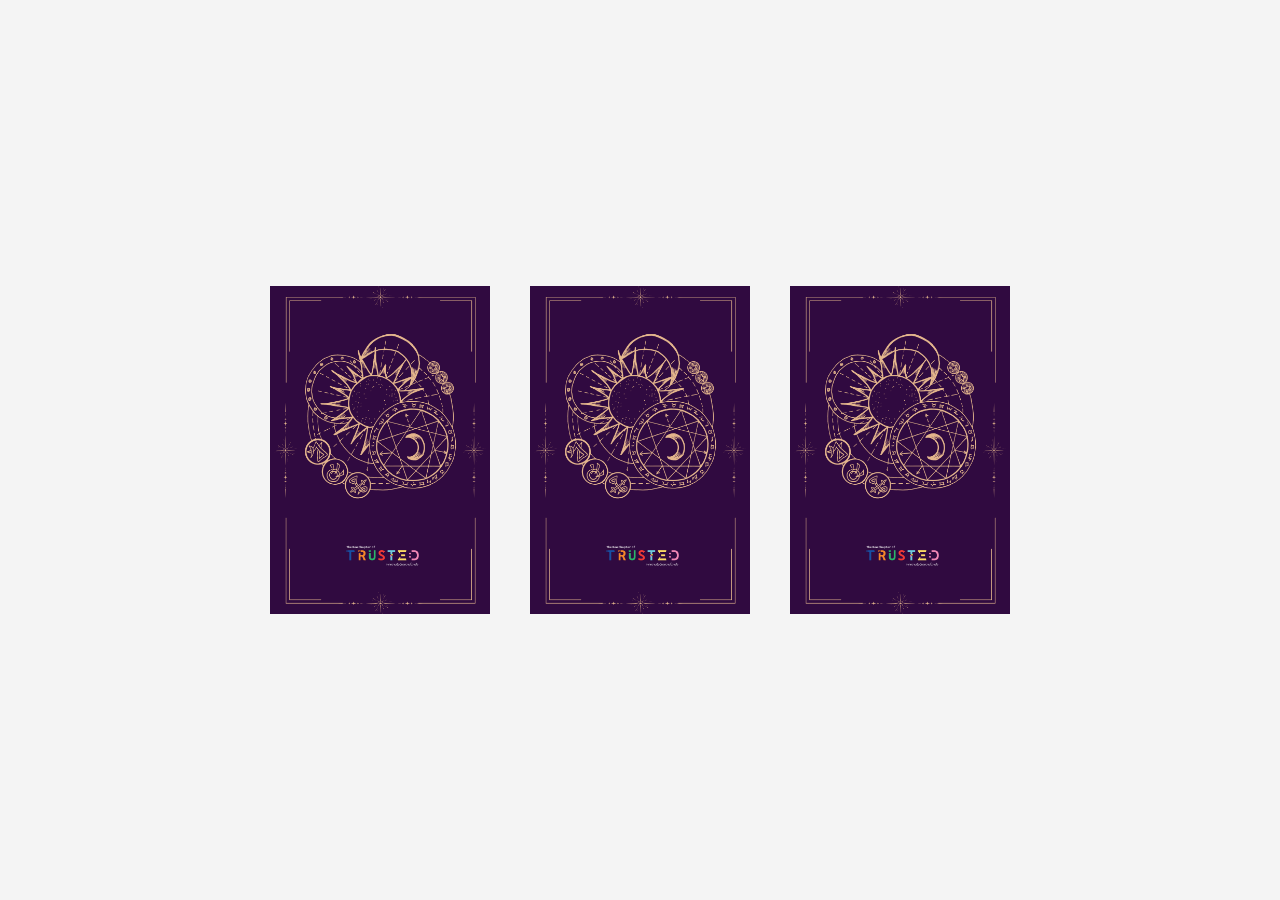
==== index.html @ 6c94b040 "FIX : Movefile" ====
<!DOCTYPE html>
<html lang="th">

<head>
    <meta charset="UTF-8">
    <meta name="viewport" content="width=device-width, initial-scale=1.0">

    <title>Fortune Card</title>

    <link rel="stylesheet" href="css/style.css">

</head>


<body>


    <!-- การ์ดด้านหลัง 3 ใบ -->
    <div class="cards">

        <img class="choose-card" src="image/back.png">

        <img class="choose-card" src="image/back.png">

        <img class="choose-card" src="image/back.png">

    </div>



    <!-- ผลลัพธ์ -->
    <div id="result">

        <img id="characterCard">

        <img id="textCard">

    </div>



<script src="js/script.js"></script>

</body>

</html>
---- css/style.css ----
*{
    margin:0;
    padding:0;
    box-sizing:border-box;
}


body{

    width:100%;
    height:100vh;

    display:flex;

    justify-content:center;
    align-items:center;

    background:#f4f4f4;

}



/* หน้าเลือก */

.cards{

    display:flex;

    gap:40px;

}


.choose-card{

    width:220px;

    cursor:pointer;

    transition:.3s;

}


.choose-card:hover{

    transform:scale(1.08);

}



/* หน้าผลลัพธ์ */

#result{

    display:none;

    justify-content:center;

    align-items:center;

    gap:50px;

}



#characterCard,
#textCard{

    width:320px;

    max-height:600px;

    object-fit:contain;

}
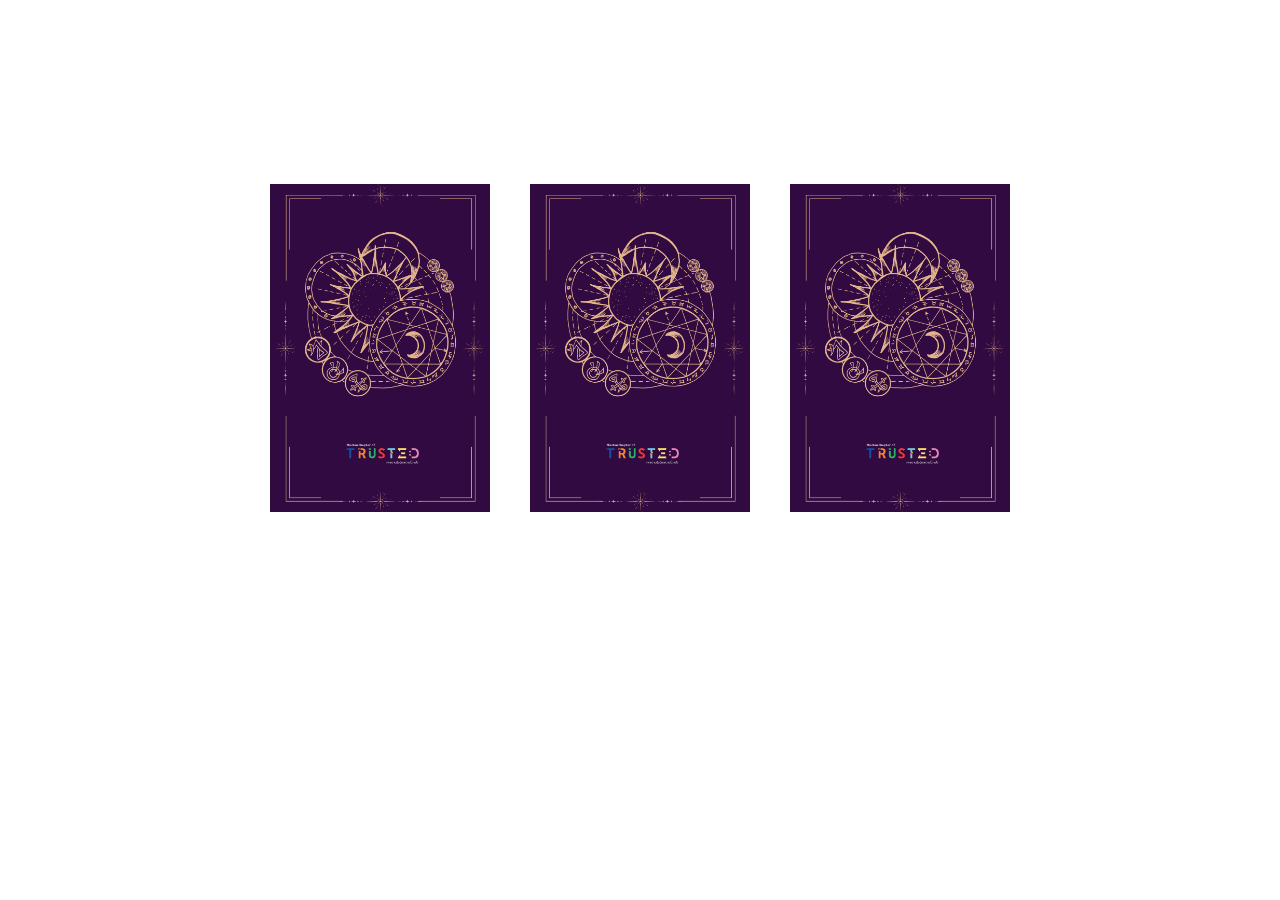
==== commit 95f5cd71: "Fix : Chang Card" ====
--- a/index.html
+++ b/index.html
@@ -17,12 +17,17 @@
 
     <!-- การ์ดด้านหลัง 3 ใบ -->
     <div class="cards">
+        <div class="card-wrapper">
+            <img class="choose-card" src="image/back.png">
+        </div>
 
-        <img class="choose-card" src="image/back.png">
+        <div class="card-wrapper">
+            <img class="choose-card" src="image/back.png">
+        </div>
 
-        <img class="choose-card" src="image/back.png">
-
-        <img class="choose-card" src="image/back.png">
+        <div class="card-wrapper">
+            <img class="choose-card" src="image/back.png">
+        </div>
 
     </div>
 
--- a/css/style.css
+++ b/css/style.css
@@ -8,20 +8,28 @@
 body{
 
     width:100%;
-    height:100vh;
+    height:100%;
+
+    min-height:700px;
 
     display:flex;
-
     justify-content:center;
     align-items:center;
 
-    background:#f4f4f4;
-
-}
-
-
-
-/* หน้าเลือก */
+    overflow:hidden;
+
+}
+
+.card-wrapper{
+
+    position:relative;
+
+}
+
+
+/* =====================
+   หน้าเลือกการ์ด
+===================== */
 
 .cards{
 
@@ -29,6 +37,39 @@
 
     gap:40px;
 
+    animation: cardEnter 1s cubic-bezier(.17,.67,.35,1.3);
+
+}
+
+@keyframes cardEnter{
+
+
+    0%{
+
+        opacity:0;
+
+        transform:translateY(150px) scale(.8);
+
+    }
+
+
+    60%{
+
+        opacity:1;
+
+        transform:translateY(-20px) scale(1.05);
+
+    }
+
+
+    100%{
+
+        opacity:1;
+
+        transform:translateY(0) scale(1);
+
+    }
+
 }
 
 
@@ -40,40 +81,303 @@
 
     transition:.3s;
 
-}
-
+    animation:floating 4s ease-in-out infinite;
+
+}
+
+
+.choose-card:nth-child(1){
+
+    animation-delay:0s;
+
+}
+
+.choose-card:nth-child(2){
+
+    animation-delay:.5s;
+
+}
+
+.choose-card:nth-child(3){
+
+    animation-delay:1s;
+
+}
+
+/* Hover */
 
 .choose-card:hover{
 
     transform:scale(1.08);
 
-}
-
-
-
-/* หน้าผลลัพธ์ */
-
-#result{
-
-    display:none;
-
-    justify-content:center;
-
-    align-items:center;
-
-    gap:50px;
-
-}
-
-
+    filter:brightness(1.1);
+
+    box-shadow:
+        0 0 20px rgba(255,255,255,0.8),
+        0 0 40px rgba(255,215,0,0.6);
+
+}
+
+
+
+/* =====================
+   Animation ตอนกด
+===================== */
+
+
+.choose-card.clicked{
+
+    animation:pressCard .35s ease;
+
+    pointer-events:none;
+
+}
+
+
+
+@keyframes pressCard{
+
+
+    0%{
+
+        transform:scale(1);
+
+    }
+
+
+    50%{
+
+        transform:scale(.85);
+
+    }
+
+
+    100%{
+
+        transform:scale(1);
+
+    }
+
+}
+
+
+/* การ์ดผลลัพธ์ลอยขึ้นลง */
 
 #characterCard,
 #textCard{
 
+    animation: floating 3s ease-in-out infinite;
+
+}
+
+
+/* ให้ลอยไม่พร้อมกัน */
+
+#characterCard{
+
+    animation-delay:0s;
+
+}
+
+
+#textCard{
+
+    animation-delay:1s;
+
+}
+
+
+
+@keyframes floating{
+
+
+    0%,100%{
+
+        transform:translateY(0px);
+
+    }
+
+
+    50%{
+
+        transform:translateY(-15px);
+
+    }
+
+}
+
+
+
+
+/* =====================
+   ดาว
+===================== */
+
+
+.star{
+
+    position:absolute;
+
+    font-size:30px;
+
+    pointer-events:none;
+
+    z-index:10;
+
+    animation:starFly 1s ease forwards;
+
+}
+
+
+
+@keyframes starFly{
+
+
+    0%{
+
+        opacity:1;
+
+        transform:
+        translate(0,0)
+        scale(0);
+
+    }
+
+
+    100%{
+
+        opacity:0;
+
+        transform:
+        translate(var(--x),var(--y))
+        scale(1.5);
+
+    }
+
+}
+
+
+
+
+/* =====================
+   Result Animation
+===================== */
+
+
+.show-result{
+
+
+    animation:
+    revealCard .8s cubic-bezier(.17,.67,.35,1.4);
+
+}
+
+
+
+@keyframes revealCard{
+
+
+    0%{
+
+        opacity:0;
+
+        transform:scale(1.5);
+
+    }
+
+
+    70%{
+
+        transform:scale(.9);
+
+    }
+
+
+    100%{
+
+        opacity:1;
+
+        transform:scale(1);
+
+    }
+
+}
+
+
+
+
+/* =====================
+   ผลลัพธ์
+===================== */
+
+
+#result{
+
+
+    display:none;
+
+    justify-content:center;
+
+    align-items:center;
+
+    gap:50px;
+
+}
+
+
+
+#characterCard,
+#textCard{
+
+
     width:320px;
 
     max-height:600px;
 
     object-fit:contain;
 
+}
+
+
+.sparkle{
+
+    position:absolute;
+
+    font-size:22px;
+
+    pointer-events:none;
+
+    opacity:0;
+
+    animation:sparkleMove 2s linear forwards;
+
+}
+
+@keyframes sparkleMove{
+
+    0%{
+
+        opacity:0;
+
+        transform:
+        translate(0,0)
+        scale(.5);
+
+    }
+
+    20%{
+
+        opacity:1;
+
+    }
+
+    100%{
+
+        opacity:0;
+
+        transform:
+        translate(var(--moveX),var(--moveY))
+        scale(1.3);
+
+    }
 }
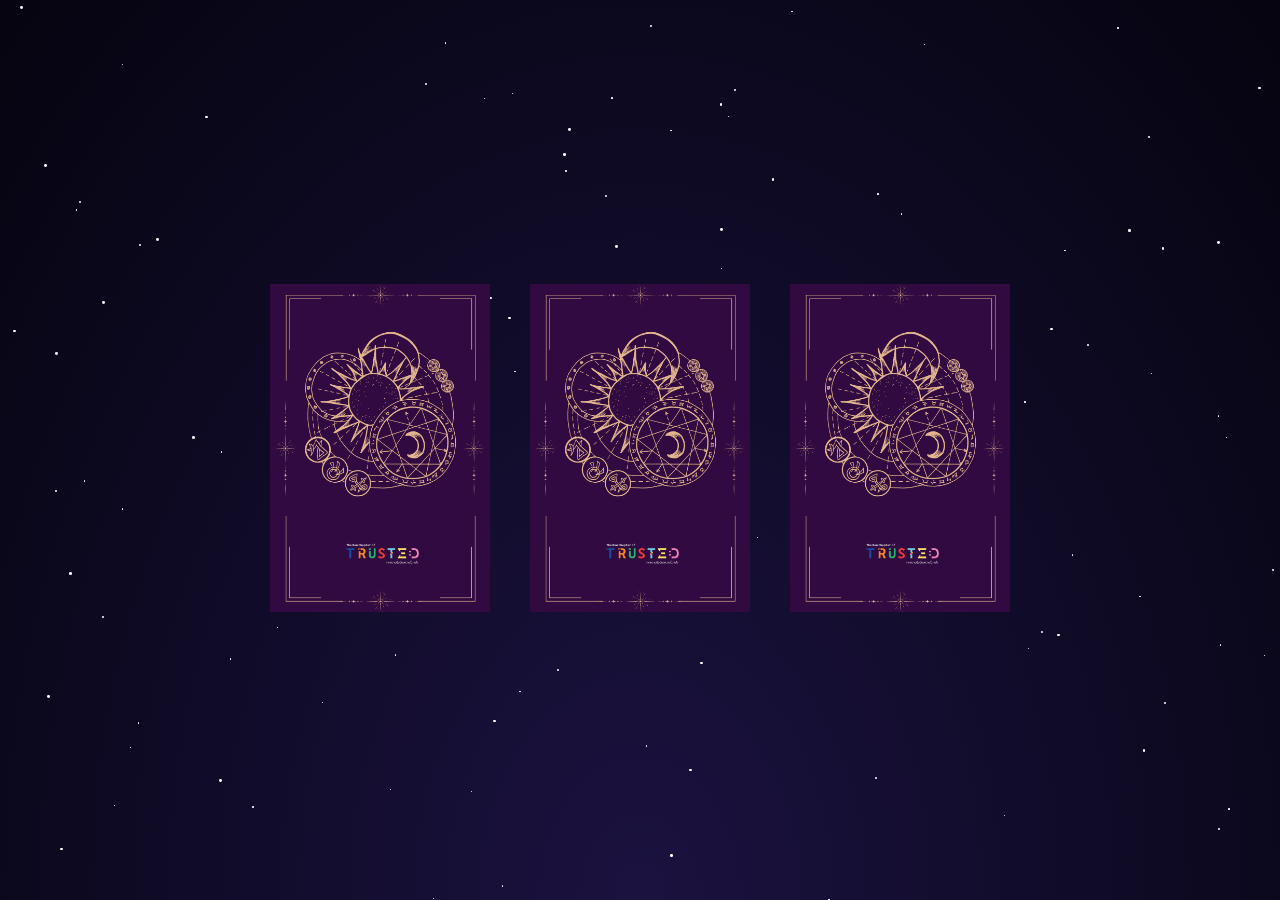
==== commit 55166a01: "UPDATE : Background" ====
--- a/index.html
+++ b/index.html
@@ -14,6 +14,9 @@
 
 <body>
 
+    <!-- พื้นหลังดวงดาว + ดาวตก -->
+    <div id="starfield"></div>
+    <div id="meteor-layer"></div>
 
     <!-- การ์ดด้านหลัง 3 ใบ -->
     <div class="cards">
--- a/css/style.css
+++ b/css/style.css
@@ -5,10 +5,14 @@
 }
 
 
-body{
+html, body{
 
     width:100%;
     height:100%;
+
+}
+
+body{
 
     min-height:700px;
 
@@ -18,6 +22,168 @@
 
     overflow:hidden;
 
+    position:relative;
+
+    background: radial-gradient(ellipse at bottom, #1b1240 0%, #05040f 100%);
+
+}
+
+
+/* =====================
+   พื้นหลังดวงดาว
+===================== */
+
+#starfield{
+
+    position:fixed;
+    top:0;
+    left:0;
+    width:100%;
+    height:100%;
+
+    z-index:0;
+
+    pointer-events:none;
+
+}
+
+.star-bg{
+
+    position:absolute;
+
+    background:#fff;
+
+    border-radius:50%;
+
+    animation: twinkle ease-in-out infinite;
+
+}
+
+@keyframes twinkle{
+
+    0%,100%{
+
+        opacity:.2;
+
+        transform:scale(.8);
+
+    }
+
+    50%{
+
+        opacity:1;
+
+        transform:scale(1.2);
+
+    }
+
+}
+
+
+/* =====================
+   ดาวตก (ฝนดาวตก)
+===================== */
+
+#meteor-layer{
+
+    position:fixed;
+    top:0;
+    left:0;
+    width:100%;
+    height:100%;
+
+    z-index:0;
+
+    pointer-events:none;
+
+    overflow:hidden;
+
+}
+
+.meteor{
+
+    position:absolute;
+
+    width:120px;
+    height:2px;
+
+    background:linear-gradient(90deg, #fff, rgba(255,255,255,0));
+
+    border-radius:50%;
+
+    opacity:0;
+
+    animation: meteorFall linear forwards;
+
+}
+
+.meteor::before{
+
+    content:"";
+
+    position:absolute;
+
+    right:0;
+
+    top:50%;
+
+    width:6px;
+    height:6px;
+
+    background:#fff;
+
+    border-radius:50%;
+
+    transform:translateY(-50%);
+
+    box-shadow:
+        0 0 8px 2px rgba(255,255,255,.9),
+        0 0 16px 4px rgba(150,180,255,.6);
+
+}
+
+@keyframes meteorFall{
+
+    0%{
+
+        opacity:0;
+
+        transform: translate(0,0) rotate(var(--angle));
+
+    }
+
+    10%{
+
+        opacity:1;
+
+    }
+
+    80%{
+
+        opacity:1;
+
+    }
+
+    100%{
+
+        opacity:0;
+
+        transform: translate(var(--distX), var(--distY)) rotate(var(--angle));
+
+    }
+
+}
+
+
+/* ให้เนื้อหาหลักลอยอยู่เหนือพื้นหลัง */
+
+.cards,
+#result{
+
+    position:relative;
+
+    z-index:1;
+
 }
 
 .card-wrapper{
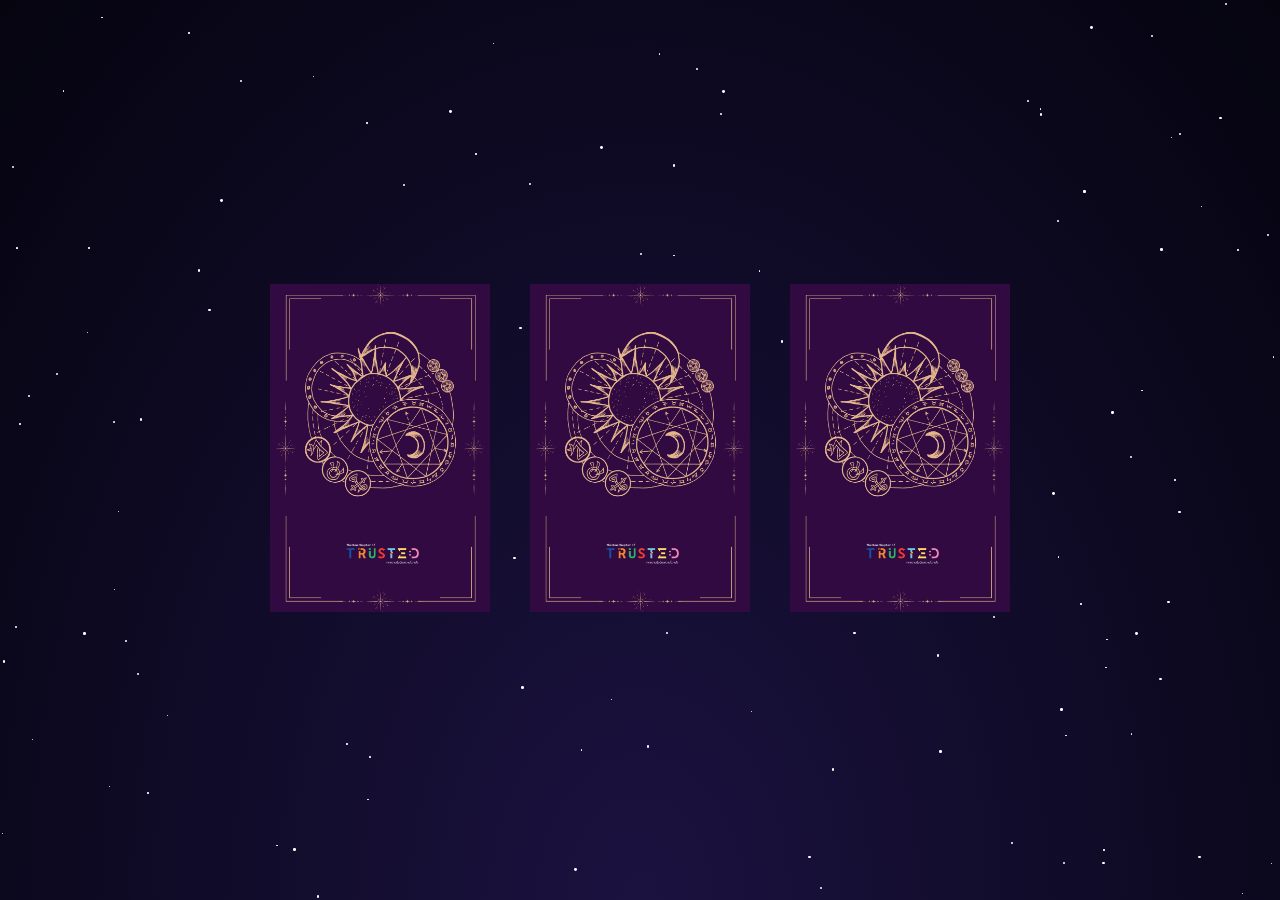
==== commit 3f621ab3: "UPDATE : Zoom and bug" ====
--- a/index.html
+++ b/index.html
@@ -39,10 +39,27 @@
     <!-- ผลลัพธ์ -->
     <div id="result">
 
-        <img id="characterCard">
+        <div class="result-cards-row">
 
-        <img id="textCard">
+            <div class="result-card-wrapper">
+                <img id="characterCard">
+            </div>
 
+            <div class="result-card-wrapper">
+                <img id="textCard">
+            </div>
+
+        </div>
+
+        <p id="zoomHint">🔍 คลิกที่การ์ดเพื่อขยายได้</p>
+
+    </div>
+
+
+    <!-- ขยายการ์ด (Lightbox) -->
+    <div id="lightbox">
+        <button id="lightboxClose" aria-label="ปิด">&times;</button>
+        <img id="lightboxImg" src="" alt="">
     </div>
 
 
--- a/css/style.css
+++ b/css/style.css
@@ -34,6 +34,533 @@
 ===================== */
 
 #starfield{
+
+    position:absolute;
+    top:0;
+    left:0;
+    width:100%;
+    height:100%;
+
+    z-index:0;
+
+    pointer-events:none;
+
+}
+
+.star-bg{
+
+    position:absolute;
+
+    background:#fff;
+
+    border-radius:50%;
+
+    animation: twinkle ease-in-out infinite;
+
+}
+
+@keyframes twinkle{
+
+    0%,100%{
+
+        opacity:.2;
+
+        transform:scale(.8);
+
+    }
+
+    50%{
+
+        opacity:1;
+
+        transform:scale(1.2);
+
+    }
+
+}
+
+
+/* =====================
+   ดาวตก (ฝนดาวตก)
+===================== */
+
+#meteor-layer{
+
+    position:absolute;
+    top:0;
+    left:0;
+    width:100%;
+    height:100%;
+
+    z-index:0;
+
+    pointer-events:none;
+
+    overflow:hidden;
+
+}
+
+.meteor{
+
+    position:absolute;
+
+    width:120px;
+    height:2px;
+
+    background:linear-gradient(90deg, #fff, rgba(255,255,255,0));
+
+    border-radius:50%;
+
+    opacity:0;
+
+    animation: meteorFall linear forwards;
+
+}
+
+.meteor::before{
+
+    content:"";
+
+    position:absolute;
+
+    right:0;
+
+    top:50%;
+
+    width:6px;
+    height:6px;
+
+    background:#fff;
+
+    border-radius:50%;
+
+    transform:translateY(-50%);
+
+    box-shadow:
+        0 0 8px 2px rgba(255,255,255,.9),
+        0 0 16px 4px rgba(150,180,255,.6);
+
+}
+
+@keyframes meteorFall{
+
+    0%{
+
+        opacity:0;
+
+        transform: translate(0,0) rotate(var(--angle));
+
+    }
+
+    10%{
+
+        opacity:1;
+
+    }
+
+    80%{
+
+        opacity:1;
+
+    }
+
+    100%{
+
+        opacity:0;
+
+        transform: translate(var(--distX), var(--distY)) rotate(var(--angle));
+
+    }
+
+}
+
+
+/* ให้เนื้อหาหลักลอยอยู่เหนือพื้นหลัง */
+
+.cards,
+#result{
+
+    position:relative;
+
+    z-index:1;
+
+}
+
+.card-wrapper{
+
+    position:relative;
+
+}
+
+
+/* =====================
+   หน้าเลือกการ์ด
+===================== */
+
+.cards{
+
+    display:flex;
+
+    gap:40px;
+
+    animation: cardEnter 1s cubic-bezier(.17,.67,.35,1.3);
+
+}
+
+@keyframes cardEnter{
+
+
+    0%{
+
+        opacity:0;
+
+        transform:translateY(150px) scale(.8);
+
+    }
+
+
+    60%{
+
+        opacity:1;
+
+        transform:translateY(-20px) scale(1.05);
+
+    }
+
+
+    100%{
+
+        opacity:1;
+
+        transform:translateY(0) scale(1);
+
+    }
+
+}
+
+
+.choose-card{
+
+    width:220px;
+
+    cursor:pointer;
+
+    transition:.3s;
+
+    animation:floating 4s ease-in-out infinite;
+
+}
+
+
+.choose-card:nth-child(1){
+
+    animation-delay:0s;
+
+}
+
+.choose-card:nth-child(2){
+
+    animation-delay:.5s;
+
+}
+
+.choose-card:nth-child(3){
+
+    animation-delay:1s;
+
+}
+
+/* Hover */
+
+.choose-card:hover{
+
+    transform:scale(1.08);
+
+    filter:brightness(1.1);
+
+    box-shadow:
+        0 0 20px rgba(255,255,255,0.8),
+        0 0 40px rgba(255,215,0,0.6);
+
+}
+
+
+
+/* =====================
+   Animation ตอนกด
+===================== */
+
+
+.choose-card.clicked{
+
+    animation:pressCard .35s ease;
+
+    pointer-events:none;
+
+}
+
+
+
+@keyframes pressCard{
+
+
+    0%{
+
+        transform:scale(1);
+
+    }
+
+
+    50%{
+
+        transform:scale(.85);
+
+    }
+
+
+    100%{
+
+        transform:scale(1);
+
+    }
+
+}
+
+
+/* การ์ดผลลัพธ์ลอยขึ้นลง */
+
+#characterCard,
+#textCard{
+
+    animation: floating 3s ease-in-out infinite;
+
+}
+
+
+/* ให้ลอยไม่พร้อมกัน */
+
+#characterCard{
+
+    animation-delay:0s;
+
+}
+
+
+#textCard{
+
+    animation-delay:1s;
+
+}
+
+
+
+@keyframes floating{
+
+
+    0%,100%{
+
+        transform:translateY(0px);
+
+    }
+
+
+    50%{
+
+        transform:translateY(-15px);
+
+    }
+
+}
+
+
+
+
+/* =====================
+   ดาว
+===================== */
+
+
+.star{
+
+    position:absolute;
+
+    font-size:30px;
+
+    pointer-events:none;
+
+    z-index:10;
+
+    animation:starFly 1s ease forwards;
+
+}
+
+
+
+@keyframes starFly{
+
+
+    0%{
+
+        opacity:1;
+
+        transform:
+        translate(0,0)
+        scale(0);
+
+    }
+
+
+    100%{
+
+        opacity:0;
+
+        transform:
+        translate(var(--x),var(--y))
+        scale(1.5);
+
+    }
+
+}
+
+
+
+
+/* =====================
+   Result Animation
+===================== */
+
+
+.show-result{
+
+
+    animation:
+    revealCard .8s cubic-bezier(.17,.67,.35,1.4);
+
+}
+
+
+
+@keyframes revealCard{
+
+
+    0%{
+
+        opacity:0;
+
+        transform:scale(1.5);
+
+    }
+
+
+    70%{
+
+        transform:scale(.9);
+
+    }
+
+
+    100%{
+
+        opacity:1;
+
+        transform:scale(1);
+
+    }
+
+}
+
+
+
+
+/* =====================
+   ผลลัพธ์
+===================== */
+
+
+#result{
+
+
+    display:none;
+
+    flex-direction:column;
+
+    justify-content:center;
+
+    align-items:center;
+
+    gap:20px;
+
+}
+
+.result-cards-row{
+
+    display:flex;
+
+    justify-content:center;
+    align-items:center;
+
+    gap:50px;
+
+}
+
+#zoomHint{
+
+    color:rgba(255,255,255,0.75);
+
+    font-size:14px;
+
+    letter-spacing:.4px;
+
+    text-align:center;
+
+    animation: hintFade 2.5s ease-in-out infinite;
+
+}
+
+@keyframes hintFade{
+
+    0%,100%{
+
+        opacity:.55;
+
+    }
+
+    50%{
+
+        opacity:1;
+
+    }
+
+}
+
+
+
+#characterCard,
+#textCard{
+
+
+    width:320px;
+
+    max-height:600px;
+
+    object-fit:contain;
+
+    position:relative;
+
+    z-index:1;
+
+    cursor:pointer;
+
+}
+
+
+/* =====================
+   Lightbox ขยายการ์ด
+===================== */
+
+#lightbox{
+
+    display:none;
 
     position:fixed;
     top:0;
@@ -41,31 +568,148 @@
     width:100%;
     height:100%;
 
+    background:rgba(0,0,0,0.8);
+
+    z-index:50;
+
+    justify-content:center;
+    align-items:center;
+
+}
+
+#lightbox.show{
+
+    display:flex;
+
+    animation: lightboxFade .25s ease;
+
+}
+
+@keyframes lightboxFade{
+
+    from{ opacity:0; }
+
+    to{ opacity:1; }
+
+}
+
+#lightboxImg{
+
+    max-width:85%;
+    max-height:85%;
+
+    object-fit:contain;
+
+    cursor:default;
+
+    animation: lightboxPop .3s cubic-bezier(.17,.67,.35,1.4);
+
+}
+
+@keyframes lightboxPop{
+
+    0%{
+
+        opacity:0;
+
+        transform:scale(.7);
+
+    }
+
+    100%{
+
+        opacity:1;
+
+        transform:scale(1);
+
+    }
+
+}
+
+#lightboxClose{
+
+    position:absolute;
+
+    top:24px;
+    right:32px;
+
+    width:44px;
+    height:44px;
+
+    border:none;
+    border-radius:50%;
+
+    background:rgba(255,255,255,0.12);
+
+    color:#fff;
+
+    font-size:26px;
+    line-height:1;
+
+    cursor:pointer;
+
+    display:flex;
+    justify-content:center;
+    align-items:center;
+
+    transition:.2s;
+
+}
+
+#lightboxClose:hover{
+
+    background:rgba(255,255,255,0.25);
+
+}
+
+
+/* =====================
+   แสงเรืองรัศมีหลังการ์ด (สายศักดิ์สิทธิ์)
+===================== */
+
+.result-card-wrapper{
+
+    position:relative;
+
     z-index:0;
 
-    pointer-events:none;
-
-}
-
-.star-bg{
-
-    position:absolute;
-
-    background:#fff;
-
-    border-radius:50%;
-
-    animation: twinkle ease-in-out infinite;
-
-}
-
-@keyframes twinkle{
+    display:flex;
+
+    justify-content:center;
+
+    align-items:center;
+
+}
+
+.result-card-wrapper::before{
+
+    content:"";
+
+    position:absolute;
+
+    width:150%;
+    height:150%;
+
+    background: radial-gradient(circle,
+        rgba(255,221,140,0.65) 0%,
+        rgba(255,200,110,0.3) 35%,
+        rgba(255,200,110,0) 70%);
+
+    filter: blur(6px);
+
+    z-index:-1;
+
+    animation: glowPulse 2.8s ease-in-out infinite;
+
+}
+
+@keyframes glowPulse{
 
     0%,100%{
 
-        opacity:.2;
-
-        transform:scale(.8);
+        opacity:.55;
+
+        transform:scale(1);
 
     }
 
@@ -73,434 +717,9 @@
 
         opacity:1;
 
-        transform:scale(1.2);
-
-    }
-
-}
-
-
-/* =====================
-   ดาวตก (ฝนดาวตก)
-===================== */
-
-#meteor-layer{
-
-    position:fixed;
-    top:0;
-    left:0;
-    width:100%;
-    height:100%;
-
-    z-index:0;
-
-    pointer-events:none;
-
-    overflow:hidden;
-
-}
-
-.meteor{
-
-    position:absolute;
-
-    width:120px;
-    height:2px;
-
-    background:linear-gradient(90deg, #fff, rgba(255,255,255,0));
-
-    border-radius:50%;
-
-    opacity:0;
-
-    animation: meteorFall linear forwards;
-
-}
-
-.meteor::before{
-
-    content:"";
-
-    position:absolute;
-
-    right:0;
-
-    top:50%;
-
-    width:6px;
-    height:6px;
-
-    background:#fff;
-
-    border-radius:50%;
-
-    transform:translateY(-50%);
-
-    box-shadow:
-        0 0 8px 2px rgba(255,255,255,.9),
-        0 0 16px 4px rgba(150,180,255,.6);
-
-}
-
-@keyframes meteorFall{
-
-    0%{
-
-        opacity:0;
-
-        transform: translate(0,0) rotate(var(--angle));
-
-    }
-
-    10%{
-
-        opacity:1;
-
-    }
-
-    80%{
-
-        opacity:1;
-
-    }
-
-    100%{
-
-        opacity:0;
-
-        transform: translate(var(--distX), var(--distY)) rotate(var(--angle));
-
-    }
-
-}
-
-
-/* ให้เนื้อหาหลักลอยอยู่เหนือพื้นหลัง */
-
-.cards,
-#result{
-
-    position:relative;
-
-    z-index:1;
-
-}
-
-.card-wrapper{
-
-    position:relative;
-
-}
-
-
-/* =====================
-   หน้าเลือกการ์ด
-===================== */
-
-.cards{
-
-    display:flex;
-
-    gap:40px;
-
-    animation: cardEnter 1s cubic-bezier(.17,.67,.35,1.3);
-
-}
-
-@keyframes cardEnter{
-
-
-    0%{
-
-        opacity:0;
-
-        transform:translateY(150px) scale(.8);
-
-    }
-
-
-    60%{
-
-        opacity:1;
-
-        transform:translateY(-20px) scale(1.05);
-
-    }
-
-
-    100%{
-
-        opacity:1;
-
-        transform:translateY(0) scale(1);
-
-    }
-
-}
-
-
-.choose-card{
-
-    width:220px;
-
-    cursor:pointer;
-
-    transition:.3s;
-
-    animation:floating 4s ease-in-out infinite;
-
-}
-
-
-.choose-card:nth-child(1){
-
-    animation-delay:0s;
-
-}
-
-.choose-card:nth-child(2){
-
-    animation-delay:.5s;
-
-}
-
-.choose-card:nth-child(3){
-
-    animation-delay:1s;
-
-}
-
-/* Hover */
-
-.choose-card:hover{
-
-    transform:scale(1.08);
-
-    filter:brightness(1.1);
-
-    box-shadow:
-        0 0 20px rgba(255,255,255,0.8),
-        0 0 40px rgba(255,215,0,0.6);
-
-}
-
-
-
-/* =====================
-   Animation ตอนกด
-===================== */
-
-
-.choose-card.clicked{
-
-    animation:pressCard .35s ease;
-
-    pointer-events:none;
-
-}
-
-
-
-@keyframes pressCard{
-
-
-    0%{
-
-        transform:scale(1);
-
-    }
-
-
-    50%{
-
-        transform:scale(.85);
-
-    }
-
-
-    100%{
-
-        transform:scale(1);
-
-    }
-
-}
-
-
-/* การ์ดผลลัพธ์ลอยขึ้นลง */
-
-#characterCard,
-#textCard{
-
-    animation: floating 3s ease-in-out infinite;
-
-}
-
-
-/* ให้ลอยไม่พร้อมกัน */
-
-#characterCard{
-
-    animation-delay:0s;
-
-}
-
-
-#textCard{
-
-    animation-delay:1s;
-
-}
-
-
-
-@keyframes floating{
-
-
-    0%,100%{
-
-        transform:translateY(0px);
-
-    }
-
-
-    50%{
-
-        transform:translateY(-15px);
-
-    }
-
-}
-
-
-
-
-/* =====================
-   ดาว
-===================== */
-
-
-.star{
-
-    position:absolute;
-
-    font-size:30px;
-
-    pointer-events:none;
-
-    z-index:10;
-
-    animation:starFly 1s ease forwards;
-
-}
-
-
-
-@keyframes starFly{
-
-
-    0%{
-
-        opacity:1;
-
-        transform:
-        translate(0,0)
-        scale(0);
-
-    }
-
-
-    100%{
-
-        opacity:0;
-
-        transform:
-        translate(var(--x),var(--y))
-        scale(1.5);
-
-    }
-
-}
-
-
-
-
-/* =====================
-   Result Animation
-===================== */
-
-
-.show-result{
-
-
-    animation:
-    revealCard .8s cubic-bezier(.17,.67,.35,1.4);
-
-}
-
-
-
-@keyframes revealCard{
-
-
-    0%{
-
-        opacity:0;
-
-        transform:scale(1.5);
-
-    }
-
-
-    70%{
-
-        transform:scale(.9);
-
-    }
-
-
-    100%{
-
-        opacity:1;
-
-        transform:scale(1);
-
-    }
-
-}
-
-
-
-
-/* =====================
-   ผลลัพธ์
-===================== */
-
-
-#result{
-
-
-    display:none;
-
-    justify-content:center;
-
-    align-items:center;
-
-    gap:50px;
-
-}
-
-
-
-#characterCard,
-#textCard{
-
-
-    width:320px;
-
-    max-height:600px;
-
-    object-fit:contain;
+        transform:scale(1.18);
+
+    }
 
 }
 
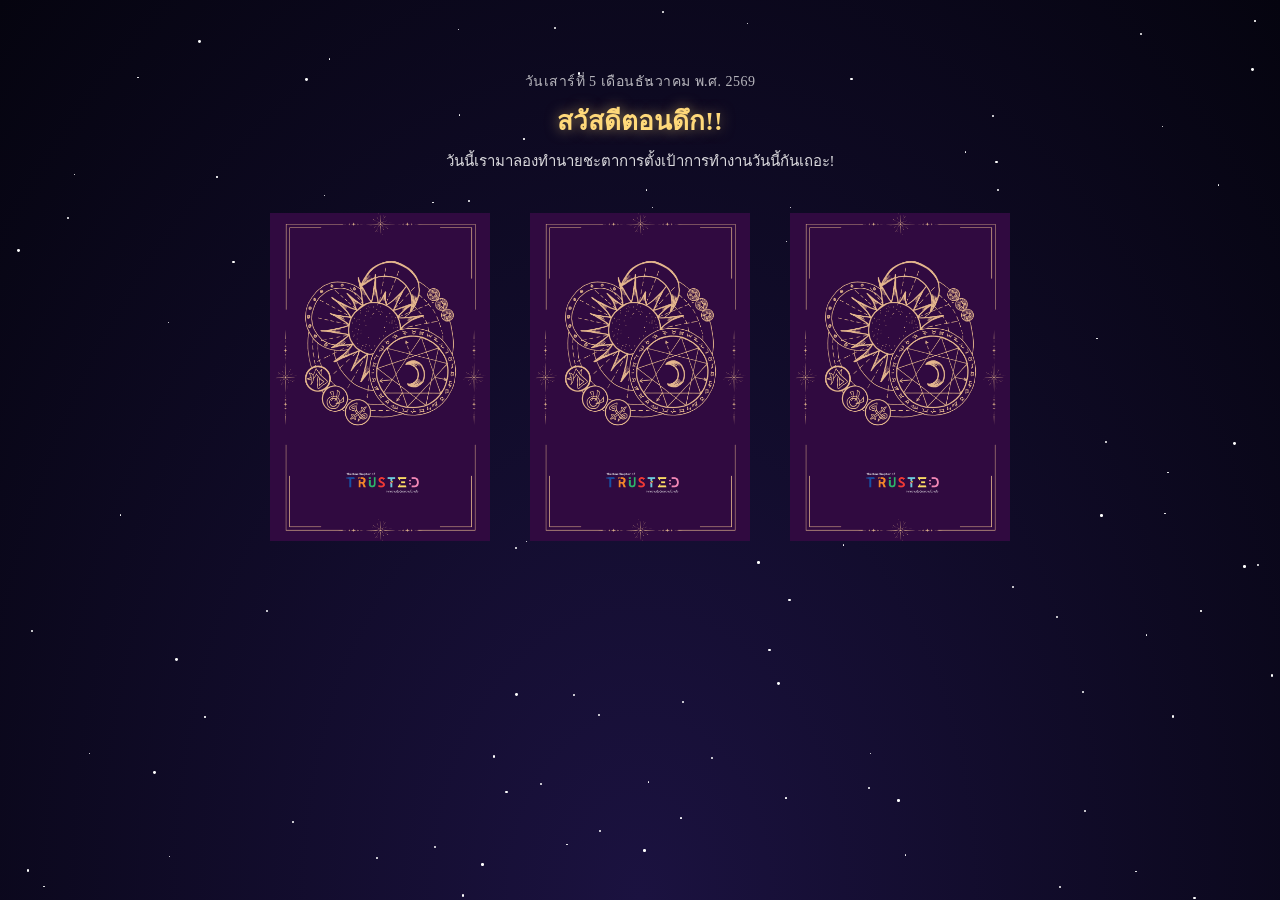
==== commit d9f56585: "๊UPDATE : Text And fix position" ====
--- a/index.html
+++ b/index.html
@@ -17,6 +17,13 @@
     <!-- พื้นหลังดวงดาว + ดาวตก -->
     <div id="starfield"></div>
     <div id="meteor-layer"></div>
+
+    <!-- ส่วนหัว: วันที่ + คำทักทาย -->
+    <div id="header-info">
+        <p id="todayDate"></p>
+        <p id="greetingText"></p>
+        <p class="header-sub">วันนี้เรามาลองทำนายชะตาการตั้งเป้าการทำงานวันนี้กันเถอะ!</p>
+    </div>
 
     <!-- การ์ดด้านหลัง 3 ใบ -->
     <div class="cards">
@@ -64,6 +71,7 @@
 
 
 
+<script src="js/date.js"></script>
 <script src="js/script.js"></script>
 
 </body>
--- a/css/style.css
+++ b/css/style.css
@@ -17,8 +17,13 @@
     min-height:700px;
 
     display:flex;
-    justify-content:center;
+
+    flex-direction:column;
+
+    justify-content:flex-start;
     align-items:center;
+
+    padding-top:70px;
 
     overflow:hidden;
 
@@ -186,6 +191,63 @@
 
 }
 
+
+/* =====================
+   ส่วนหัว: วันที่ + คำทักทาย
+===================== */
+
+#header-info{
+
+    position:relative;
+
+    z-index:2;
+
+    text-align:center;
+
+    pointer-events:none;
+
+    width:90%;
+
+    max-width:600px;
+
+    margin-bottom:40px;
+
+}
+
+#todayDate{
+
+    font-size:14px;
+
+    color:rgba(255,255,255,0.7);
+
+    letter-spacing:.5px;
+
+    margin-bottom:8px;
+
+}
+
+#greetingText{
+
+    font-size:26px;
+
+    font-weight:700;
+
+    color:#ffd97a;
+
+    text-shadow:0 0 14px rgba(255,217,122,0.55);
+
+    margin-bottom:8px;
+
+}
+
+.header-sub{
+
+    font-size:15px;
+
+    color:rgba(255,255,255,0.85);
+
+}
+
 .card-wrapper{
 
     position:relative;
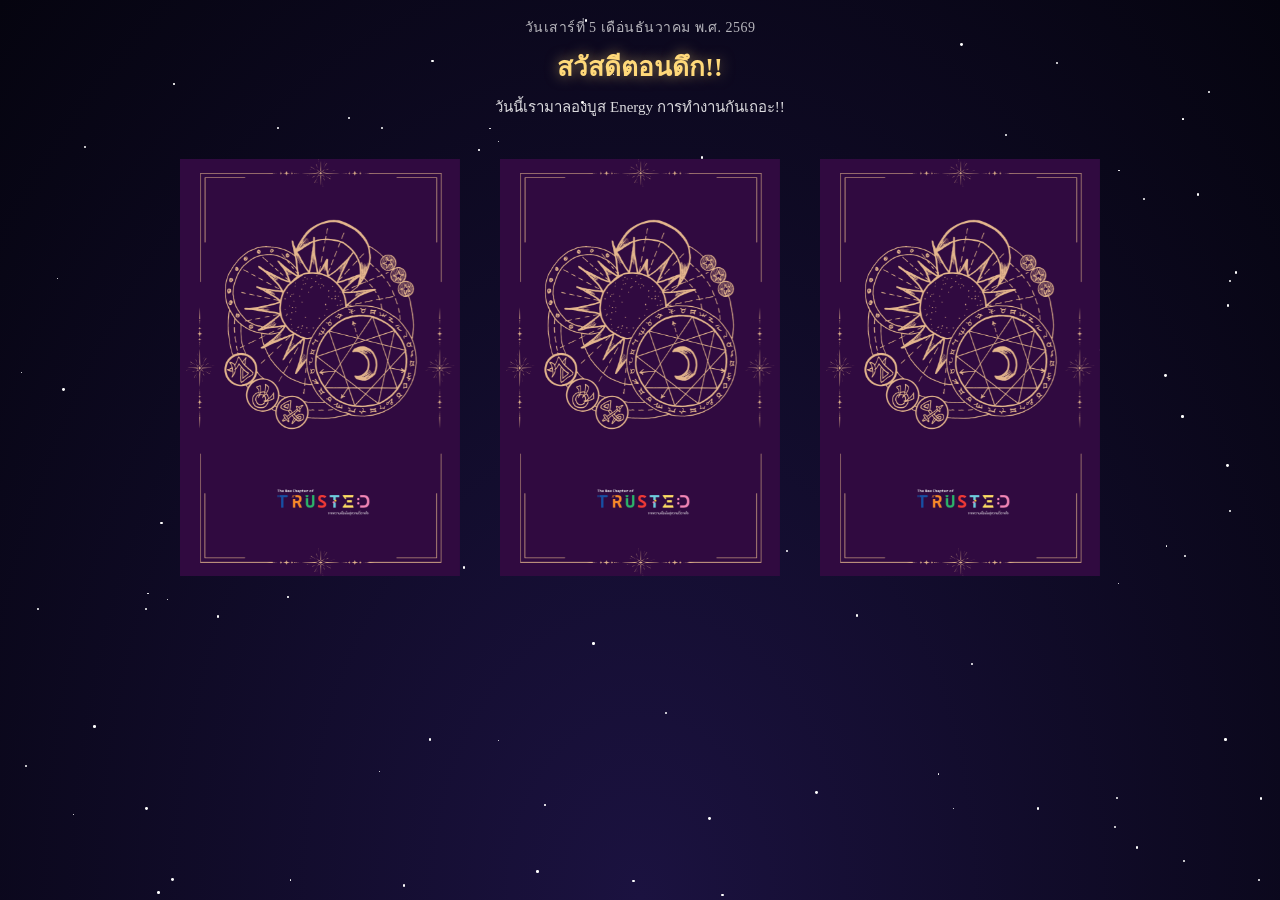
==== commit 84850325: "FIX : Text" ====
--- a/index.html
+++ b/index.html
@@ -22,7 +22,7 @@
     <div id="header-info">
         <p id="todayDate"></p>
         <p id="greetingText"></p>
-        <p class="header-sub">วันนี้เรามาลองทำนายชะตาการตั้งเป้าการทำงานวันนี้กันเถอะ!</p>
+        <p class="header-sub">วันนี้เรามาลองบูส Energy การทำงานกันเถอะ!!</p>
     </div>
 
     <!-- การ์ดด้านหลัง 3 ใบ -->
--- a/css/style.css
+++ b/css/style.css
@@ -23,7 +23,7 @@
     justify-content:flex-start;
     align-items:center;
 
-    padding-top:70px;
+    padding-top:16px;
 
     overflow:hidden;
 
@@ -303,7 +303,7 @@
 
 .choose-card{
 
-    width:220px;
+    width:280px;
 
     cursor:pointer;
 
